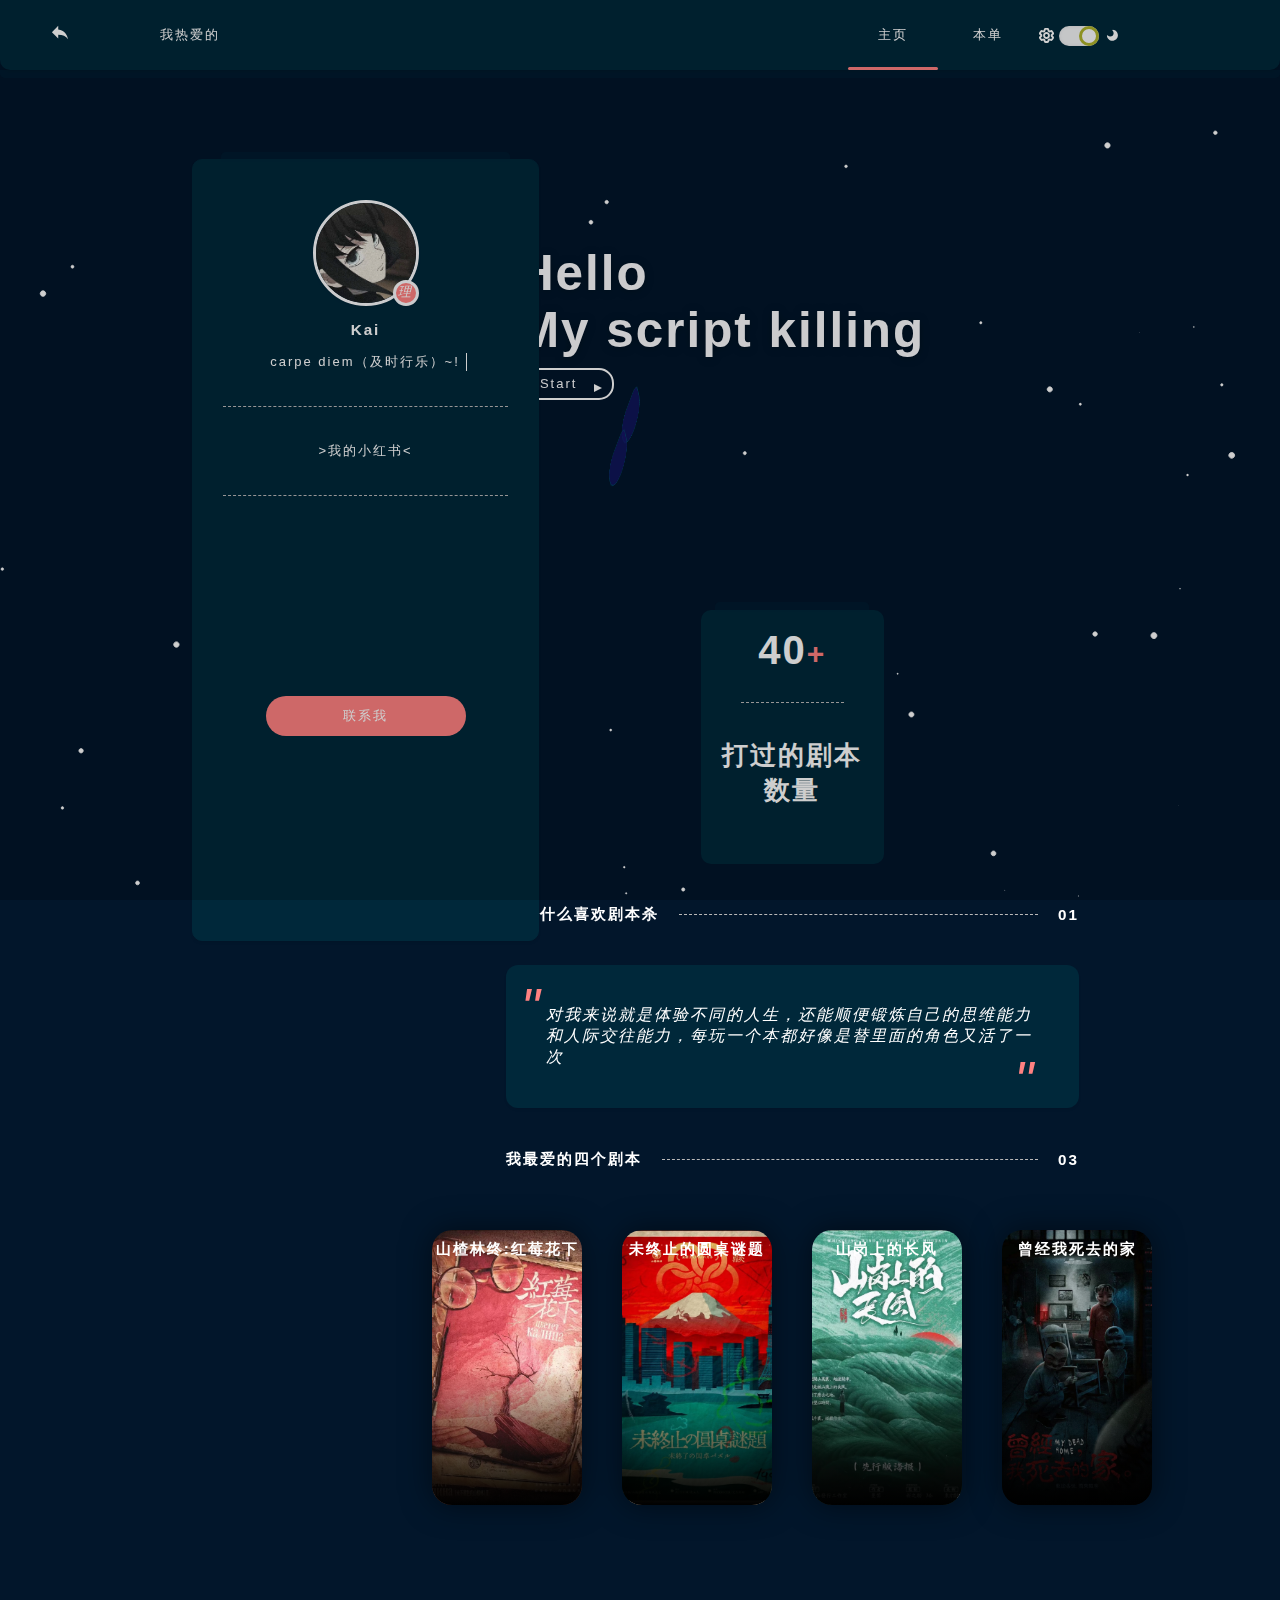
==== index.html @ 57e7c632 "1" ====
<!DOCTYPE html>
  
  <html lang="en" style="background-color:var(--bagColor);">

<head>
  <meta charset="UTF-8">
  <meta http-equiv="X-UA-Compatible" content="IE=edge">
  <meta name="viewport" content="width=device-width, initial-scale=1.0">
  <title>Kai/2023/9</title>
  <link rel="stylesheet" href="./css/base.css">
  <script src="./js/jq.js"></script>
  <link rel="stylesheet" href="./css/index1.css">

</head>

<body>

  <!-- <div class="music-wrap" id="musicwrap">
    <audio id="play1" controls>
      <source src="./img/music.mp3">
    </audio>
  </div> -->


  <canvas class="canvas-wrap" id="triangle-lost-in-space" resize="true"></canvas>

  <!-- loadding -->
  <div class="lodding-wrap">
    <div class="loadding-div"></div>
  </div>
  <!-- 遮罩层 -->
  <div class="zhezhao" id="zhezhao">
    <span class="close"><svg t="1649229755294" class="icon" viewBox="0 0 1024 1024" version="1.1"
        xmlns="http://www.w3.org/2000/svg" p-id="4692" width="32" height="32">
        <path
          d="M512 0C229.187368 0 0 229.187368 0 512 0 794.812632 229.187368 1024 512 1024 794.812632 1024 1024 794.812632 1024 512 1024 229.187368 794.812632 0 512 0ZM512 970.105263C259.368421 970.105263 53.894737 764.631579 53.894737 512 53.894737 259.368421 259.368421 53.894737 512 53.894737 764.631579 53.894737 970.105263 259.368421 970.105263 512 970.105263 764.631579 764.631579 970.105263 512 970.105263ZM550.130526 512 719.629474 342.366316C730.273684 331.856842 730.273684 314.88 719.629474 304.370526 709.12 293.726316 692.143158 293.726316 681.633684 304.370526L512 473.869474 342.366316 304.370526C331.856842 293.726316 314.88 293.726316 304.370526 304.370526 293.726316 314.88 293.726316 331.856842 304.370526 342.366316L473.869474 512 304.370526 681.633684C293.726316 692.143158 293.726316 709.12 304.370526 719.629474 309.625263 724.884211 316.496842 727.578947 323.368421 727.578947 330.24 727.578947 337.111579 724.884211 342.366316 719.629474L512 550.130526 681.633684 719.629474C686.888421 724.884211 693.76 727.578947 700.631579 727.578947 707.503158 727.578947 714.374737 724.884211 719.629474 719.629474 730.273684 709.12 730.273684 692.143158 719.629474 681.633684L550.130526 512Z"
          p-id="4693"></path>
      </svg></span>
    <div id="videoResume">
      <video id="videoResumeC" controls="" name="media">
        <source src="http://123.56.144.92/hualang/WhyDon'tWe.mp4" type="video/mp4">
      </video>
    </div>
  </div>

  <!-- 主要页面 -->
  <div class="box">

    <!-- 顶部栏 -->
    <div class="header borderafter">
      <!-- 返回按钮 -->
      <a style="position: absolute;left:50px;" href="javascript:history.back()">
        <svg t="1649246285004" class="icon" viewBox="0 0 1024 1024" version="1.1" xmlns="http://www.w3.org/2000/svg"
          p-id="3737" width="20" height="20">
          <path
            d="M98 468.9l322.8-322.8v184.4C743.6 376.7 881.9 607.3 928 837.8 812.7 676.4 651.3 602.6 420.8 602.6v189.1L98 468.9z"
            p-id="3738" fill="#254665"></path>
        </svg>
      </a>


      <div class="col">
        <span>我热爱的</span>
        <!-- 右边操作栏 -->

        <div class="header-right">
          <!-- 按钮 -->
          <div class="min_menu-wrap" id="minmenu">
            <span class="min_menu"></span>
          </div>
          <!-- 列表 -->
          <div class="menu_list">
            <!-- 栏目 -->
            <ul class="header-nav">
              <li class="active"><a href="./index.html">主页</a></li>
              <li><a href="./home.html">本单</a></li>
              <!-- <li><a href="./resume.html">经验</a></li>
              <li><a href="./contact.html">联系</a></li>
              <li><a href="./blog.html">博客</a></li>
              <li><a href="./live.html">其他</a></li> -->
            </ul>
            <!-- 开关灯 -->
            <span class="kaig-bottm">
              <svg t="1649159647627" class="icon" viewBox="0 0 1024 1024" version="1.1"
                xmlns="http://www.w3.org/2000/svg" p-id="2250" width="15" height="15">
                <path
                  d="M1008.535135 710.670332l-70.446388 116.386904a112.099975 112.099975 0 0 1-140.572857 43.829042l-69.422645-17.083729c-5.502624 3.1992-11.133217 6.3984-16.763809 9.341665l-18.299425 62.896276C687.335435 981.514621 639.4754 1023.744064 582.657604 1023.744064H441.764828c-56.817796 0-104.677831-42.293427-110.308423-97.703574l-18.299425-62.896276a422.166458 422.166458 0 0 1-16.827793-9.341665l-69.614597 17.083729a112.163959 112.163959 0 0 1-140.508873-43.893026L15.631361 710.542364a107.493127 107.493127 0 0 1 32.43989-144.731817L96.251206 518.910272a410.649338 410.649338 0 0 1 0-14.204448l-48.179955-46.836291a107.365159 107.365159 0 0 1-32.375906-144.731817l70.190452-116.450888a112.099975 112.099975 0 0 1 140.572857-43.893026l69.550612 17.083729c5.566608-3.1992 11.133217-6.3984 16.827794-9.341665l18.299425-62.896276C336.831061 42.229443 384.691096 0 441.508892 0H582.529636c56.817796 0 104.677831 42.293427 110.372407 97.63959l18.235441 62.704324c5.75856 3.007248 11.325169 6.142464 16.827793 9.341665l69.678581-17.083729a112.163959 112.163959 0 0 1 140.508873 43.893026l70.446388 116.514872a107.493127 107.493127 0 0 1-32.375906 144.731817l-48.179955 46.772307a414.616346 414.616346 0 0 1 0 14.204448l48.243939 46.836291c47.092227 31.928018 62.192452 94.952262 32.247938 145.115721z m-213.066733-142.23644l3.391152-31.032242a246.210447 246.210447 0 0 0 0-51.699076l-3.263184-30.904274 93.992502-91.305173-53.554612-88.553862-131.615096 32.311922-23.546113-16.059985a294.134466 294.134466 0 0 0-48.627844-26.809297l-27.513121-11.901025L568.453156 127.968008H455.649356L419.370426 252.736816l-27.705074 11.965009c-16.635841 7.166208-32.951762 16.187953-48.499875 26.745313l-23.610097 15.996001-131.487128-32.247938-53.36266 88.489878 94.056486 91.433141-3.263184 30.968258a247.874031 247.874031 0 0 0 0 51.699076l3.1992 30.904274-93.928518 91.369157 53.554612 88.489878 131.551112-32.311922 23.610097 16.059985c15.292177 10.429393 31.544114 19.451137 48.563859 26.809297l27.577106 11.965009L455.905292 895.776056h112.611848l36.342914-124.768808 27.64109-11.965009c16.699825-7.166208 32.951762-16.187953 48.563859-26.745313l23.546113-15.996001 131.423144 32.247938 53.68258-88.745814-94.184454-91.369157zM512.147232 615.846038c57.329668 0 103.846038-46.516371 103.974006-103.974006 0-57.329668-46.644339-103.974006-103.974006-103.974007S408.173225 454.542364 408.173225 511.872032 454.817564 615.846038 512.147232 615.846038z m0 127.968008c-127.968008 0-231.942014-103.910022-231.942015-231.942014 0-127.968008 103.910022-231.942014 231.942015-231.942015 127.968008 0 231.942014 103.910022 231.942014 232.133967A232.133967 232.133967 0 0 1 512.147232 743.814046z"
                  p-id="2251"></path>
              </svg>
              <!-- 开关按钮 -->
              <span class="my-radio active" id="myRadio">
                <i></i>
              </span>
              <svg t="1649159678284" class="icon" viewBox="0 0 1024 1024" version="1.1"
                xmlns="http://www.w3.org/2000/svg" p-id="3376" width="15" height="15">
                <path
                  d="M505.4 878.6c-196.7 0-358-150.9-374.9-343.1 1-18.6 16.1-33.4 34.9-33.4 10.8 0 20.5 4.8 26.9 12.4 0.2 0.3 0.5 0.1 0.5-0.7 41.6 44.2 100.5 71.9 166.1 71.9 127.1 0 230.1-103 230.1-230.1 0-66.1-28-125.1-72.6-166.8 0.1-0.1 0.5-0.1 0.3-0.3-7-6.5-11.4-15.7-11.4-26.1 0-19 14.9-34.1 33.7-35.3 192.1 17.1 342.9 178.3 342.9 375 0 208-168.5 376.5-376.5 376.5z"
                  p-id="3377"></path>
              </svg>
            </span>
          </div>
        </div>
      </div>
    </div>

    <!-- 顶部导航 -->
    <div class="navigation">
      <div class="nav-titleBox co zz">
        <!-- 占位符 -->
        <div class="co-left"></div>

        <!-- 标题 -->
        <div class="co-right ">
          <span class="titleBox-tag"></span>
          <h1>
            Hello<br>
            My script killing
          </h1>
          <a class="buttom navbtn" href="#next-one">Start
          </a>
        </div>
      </div>
    </div>




    <!-- 主要内容 -->
    <div class="container content zz">

      <!-- 占位符 -->
      <div class="co-left">
        <!-- 简历吸盘 -->
        <div class="me-card carbox borderbefore" id="mycard">
          <div class="mecar-title">
            <div class="me-image">
              <span class="status">
                <i>理想主义者</i>
              </span>
              <img src="/img/微信图片_20230908050626.jpg" alt="">
            </div>
            <h3>Kai</h3>
            <p class="me-hover">
              <span>carpe diem（及时行乐）~!</span>
            </p>
          </div>
          <div class="borderbotm"></div>
          <!-- <div class="lianxi-list">
            <a title="wx:w1457321681">
              <svg t="1649145899448" class="icon" viewBox="0 0 1024 1024" version="1.1"
                xmlns="http://www.w3.org/2000/svg" p-id="14861" width="15" height="15">
                <path
                  d="M506.942 345.921c25.259 0 42.134-16.916 42.134-42.107 0-25.477-16.848-41.956-42.134-41.956-25.299 0-50.668 16.48-50.668 41.956 0.028 25.204 25.409 42.107 50.668 42.107l0 0zM506.942 345.921zM271.257 261.857c-25.259 0-50.79 16.48-50.79 41.956 0 25.19 25.532 42.107 50.79 42.107 25.163 0 42.012-16.916 42.012-42.107-0.014-25.477-16.834-41.956-42.012-41.956l0 0zM271.257 261.857zM1010.654 615.492c0-133.202-123.563-246.702-275.237-258.512 0.205-1.652 0.301-3.373-0.068-5.092-30.406-141.79-182.886-248.695-354.7-248.695-194.15 0-352.119 135.387-352.119 301.793 0 89.279 45.574 169.725 131.946 233.158l-30.106 90.508c-1.939 5.885-0.177 12.37 4.506 16.452 2.853 2.458 6.445 3.741 10.076 3.741 2.335 0 4.697-0.546 6.867-1.625l113.036-56.565 13.926 2.827c34.802 7.154 64.853 13.353 101.868 13.353 10.895 0 40.878-3.987 43.404-7.182 40.755 101.99 153.094 175.61 285.273 175.61 33.86 0 68.13-8.164 98.891-15.866l87.136 47.636c2.307 1.257 4.847 1.911 7.359 1.911 3.441 0 6.881-1.161 9.639-3.413 4.847-3.932 6.841-10.404 5.038-16.33l-22.255-74.001c74.602-58.955 115.521-129.488 115.521-199.708l0 0zM409.798 665.75c-9.626 0.833-19.388 1.243-29.082 1.243-32.686 0-60.334-5.652-92.31-12.26l-18.582-3.755c-3.195-0.683-6.567-0.245-9.503 1.269l-81.687 40.892 21.231-63.775c2.076-6.24-0.205-13.053-5.57-16.821-82.07-57.207-123.659-126.894-123.659-207.093 0-144.179 139.087-261.516 310.067-261.516 151.142 0 284.959 91.955 312.579 214.261-158.475 2.076-286.706 113.487-286.706 250.32 0 19.893 3.018 39.171 8.11 57.767-1.542-0.382-3.168-0.683-4.887-0.532l0 0zM860.371 788.699c-4.875 3.673-6.935 10.007-5.188 15.852l13.804 45.903-56.647-30.993c-2.157-1.188-4.588-1.803-7.004-1.803-1.188 0-2.389 0.15-3.564 0.464-30.379 7.674-61.822 15.593-92.433 15.593-142.186 0-257.857-97.717-257.857-217.811 0-120.095 115.658-217.771 257.857-217.771 139.469 0 257.325 99.724 257.325 217.771 0 59.87-37.738 121.255-106.291 172.797l0 0zM868.181 797.178zM616.454 506.006c-16.848 0-33.696 16.971-33.696 33.792 0 16.944 16.848 33.669 33.696 33.669 25.313 0 42.038-16.725 42.038-33.669 0-16.848-16.725-33.792-42.038-33.792l0 0zM616.454 506.006zM801.58 506.006c-16.603 0-33.451 16.971-33.451 33.792 0 16.944 16.848 33.669 33.451 33.669 25.231 0 42.257-16.725 42.257-33.669 0-16.848-16.998-33.792-42.257-33.792l0 0zM801.58 506.006z"
                  p-id="14862"></path>
              </svg>
            </a>
            <a title="github:wttAndroid" href="https://gitee.com/wttAndroid">
              <svg t="1649145950732" class="icon" viewBox="0 0 1024 1024" version="1.1"
                xmlns="http://www.w3.org/2000/svg" p-id="16367" width="15" height="15">
                <path
                  d="M695.765333 981.333333h-276.053333c-26.794667 0-47.317333-21.077333-47.317333-48.64V739.84c0-29.184 6.314667-56.746667 17.365333-81.066667-129.365333-48.64-214.528-150.784-214.528-264.277333 0-53.504 17.365333-103.765333 50.474667-147.498667-12.629333-42.154667-15.786667-95.658667-12.629334-157.269333C216.234667 62.122667 236.8 42.666667 261.973333 42.666667c14.208 0 134.101333 1.621333 203.52 64.853333a504.448 504.448 0 0 1 184.533334 0C717.866667 44.288 837.717333 42.666667 853.504 42.666667c25.216 0 45.738667 19.456 47.317333 45.397333 4.693333 61.610667 0 115.114667-12.629333 157.269333C921.301333 290.688 938.666667 340.906667 938.666667 392.832c0 113.493333-85.162667 215.637333-214.528 264.277333a207.786667 207.786667 0 0 1 17.365333 81.066667v192.896c1.578667 27.562667-20.48 50.261333-45.738667 50.261333z m-228.693333-97.28h181.333333V739.84c0-27.562667-12.586667-53.504-33.109333-71.338667-14.165333-11.349333-20.48-30.805333-15.786667-50.261333 4.778667-17.834667 18.944-32.426667 36.309334-35.669333 123.050667-24.32 208.213333-102.144 208.213333-189.696 0-47.018667-25.258667-82.688-45.738667-105.386667-14.208-14.549333-17.365333-35.626667-7.893333-55.082667 6.314667-12.970667 15.786667-40.533333 15.786667-89.173333-39.466667 6.485333-85.205333 19.456-102.528 45.397333-11.093333 16.213333-31.573333 24.32-50.474667 19.456a393.045333 393.045333 0 0 0-194.005333 0c-18.944 4.864-37.888-3.242667-50.474667-19.456-17.365333-25.941333-63.146667-38.912-102.528-45.397333 1.578667 48.64 9.429333 76.202667 15.786667 89.173333 7.850667 17.834667 4.693333 40.533333-7.936 55.082667-20.48 22.698667-45.738667 58.368-45.738667 105.386667 0 87.552 85.205333 163.754667 208.213333 189.696 17.365333 3.242667 31.573333 17.834667 36.266667 35.669333 4.736 17.834667-1.578667 37.290667-15.786667 50.261333a95.104 95.104 0 0 0-33.109333 71.296v144.298667h3.157333z"
                  fill="#172B4D" p-id="16368"></path>
                <path
                  d="M403.968 788.394667c-212.949333 0-309.162667-194.56-313.898667-202.666667-11.050667-24.32-1.578667-53.461333 20.48-64.810667 23.68-11.349333 52.053333-1.621333 63.146667 21.077334 3.114667 6.485333 80.426667 157.269333 241.28 149.162666 26.837333-1.621333 48.896 19.456 48.896 46.976 1.578667 27.562667-18.901333 50.261333-45.738667 50.261334h-14.165333z"
                  fill="#172B4D" p-id="16369"></path>
              </svg>
            </a>
            <a title="email:1457321681@qq.com" href="Mailto:1457321681@qq.com?Subject=邮箱标题&amp;Body=邮箱内容！">
              <svg t="1649145973361" class="icon" viewBox="0 0 1024 1024" version="1.1"
                xmlns="http://www.w3.org/2000/svg" p-id="17271" width="15" height="15">
                <path
                  d="M983.899806 785.385782V224.886223h0.180631l-0.180631-4.696419c-0.180632-5.238314-0.722526-10.476627-1.806315-15.714941-2.890104-25.469042-21.675781-44.977245-45.519139-47.686717H122.287529c-11.741048 0-23.482096 1.625684-34.861881 5.238314-30.346093 10.295996-50.757453 40.100194-50.576821 74.058917v534.849885c-0.361263 21.314518 5.780208 42.087141 17.701887 59.789028l0.361263 0.722526 5.418946 3.973893c18.243782 21.856412 44.977245 34.319986 73.517022 34.500618H904.421944c37.751984 0 70.265655-27.094726 79.477862-66.291763l0.180631-0.541894c0.361263-5.96084 0.361263-11.741048-0.180631-17.701888zM390.16405 547.494091l55.453872 49.854295 43.893456 40.100194c5.418945 5.96084 13.005468 9.57347 21.133886 9.57347 7.947786 0 15.534309-3.431999 21.133886-9.57347l101.153642-91.941436 272.753572 263.721997H126.622685L390.16405 547.494091z m120.119951 30.346092L111.449638 216.03528H115.604163c214.409596-0.903158 703.559711-2.890104 793.875463-0.361263l-399.195625 362.166166z m165.458458-69.72376l251.619686-227.956959v474.518963L675.742459 508.116423z m-328.568707 0.180631L93.205856 760.278003V278.895043l253.967896 229.402011z"
                  p-id="17272"></path>
              </svg>
            </a>
            <a title="QQ:1457321681">
              <svg t="1649146096754" class="icon" viewBox="0 0 1024 1024" version="1.1"
                xmlns="http://www.w3.org/2000/svg" p-id="18277" width="15" height="15">
                <path
                  d="M537.576602 0c345.434577 0 362.285044 329.787714 362.285044 329.787714 52.356809 69.207276 24.072096 131.794725 24.072096 131.794725 168.504671 264.793055 59.578437 341.22196 29.488318 346.638181-29.488318 5.416222-58.374833-32.49733-58.374833-32.49733s-9.628838 37.913551-33.700934 58.374833c87.86315 40.922563 72.216288 92.075767 72.216288 92.075767s-18.655874 154.061414-383.94993 56.569425l-31.293725-5.416222c-350.248996 126.378504-393.578768-43.931575-393.578768-43.931575s-14.443258-71.012683 53.560413-97.491989c-39.718958-24.072096-53.560413-75.2253-53.560413-75.2253s-35.506341 57.77303-81.845126 36.709946C-3.443754 775.723291-31.728467 587.359141 143.997834 451.351799c0 0-25.275701-80.641521 32.49733-128.785713C176.495163 322.566085 192.142025 0 537.576602 0L537.576602 0 537.576602 0zM230.055576 341.22196C153.626672 406.216619 204.779876 471.211278 204.779876 471.211278 36.275204 574.72129 66.365324 742.022357 66.365324 742.022357s27.081108-13.239653 45.736982-52.356809c19.257677-39.117156 48.745994 6.619826 48.745994 6.619826s18.655874 89.066755 74.623497 123.971294c56.569425 34.904539-2.40721 57.171228-2.40721 57.171228s-61.985647 0.601802-56.569425 43.329773c5.416222 42.126168 205.81642 95.084779 325.575097 1.203605l63.791054 8.425234c209.427235 72.81809 312.937247 4.814419 319.557073-8.425234 6.619826-13.239653-31.895527-38.515353-67.401869-53.560413-35.506341-15.04506-44.533377-30.691922-13.239653-51.153204 31.293725-21.063084 43.931575-62.587449 61.985647-105.31542 18.054072-42.72797 45.736982-21.664886 49.347797-9.628838 3.610814 12.036048 29.488318 52.356809 29.488318 52.356809s68.003671-72.216288-73.419893-285.856139c0 0 30.691922-63.791054-21.063084-116.147863 0 0-12.63785-300.299397-320.158876-300.299397C224.639355 52.356809 230.055576 341.22196 230.055576 341.22196L230.055576 341.22196 230.055576 341.22196z"
                  p-id="18278"></path>
              </svg>
            </a> -->
          <!-- </div> -->
          <div>
            <a href="https://www.xiaohongshu.com/user/profile/62f9c75d000000001e01f908?xhsshare=CopyLink&appuid=62f9c75d000000001e01f908&apptime=1694133752">>我的小红书<</a>
          </div>
          <div class="borderbotm"></div>
          <div class="buttom-box ">
            <div style="margin-top:200px;"></div>
            <a class="button" href="https://qm.qq.com/q/ezGAD3QpCS">联系我</a>
          </div>
        </div>
      </div>
      <!-- 右边 -->
      <div class="co-right" id="next-one">
        <!-- 完成项目 -->
        <div class="content-li li1">
          <div class="li1-box borderbefore">
            <span style="font-size: 40px;">40</span><span class="tag" style="font-size:30px ;">+</span>
            <div class="borderbotm"></div>
            <h1>打过的剧本数量</p>
          </div>
        </div>
        <!-- 我的故事 -->
        <div class="content-li li2">
          <h3>
            <span>我为什么喜欢剧本杀</span>
            <div class="borderbotm"></div>
            <span>01</span>
          </h3>
          <div class="carbox li2-box">
            <blockquote>
              对我来说就是体验不同的人生，还能顺便锻炼自己的思维能力和人际交往能力，每玩一个本都好像是替里面的角色又活了一次
            </blockquote>
          </div>
        </div>
        <div class="content-li li4">
          <h3>
            <span>我最爱的四个剧本</span>
            <div class="borderbotm"></div>
            <span>03</span>
          </h3>
          <div class="cardbox" >
            
          <div class="card">
            <div class="photo">
              <img src="/img/红莓花下.jpg" alt="">
            </div>
            <h1>山楂林终:红莓花下</h1>
          </div>
          
          <div class="card">
            <div class="photo">
              <img src="/img/未终止的圆桌谜题.jpg" alt="">
            </div>
            <h1>未终止的圆桌谜题</h1>
          </div>
          <div class="card">
            <div class="photo">
              <img src="/img/山岗上的长风.jpg" alt="">
            </div>
            <h1>山岗上的长风</h1>

          </div>
          <div class="card">

            <div class="photo">
              <img src="/img/曾经我死去的家.jpg" alt="">
            </div>
            <h1>曾经我死去的家</h1>

          </div>
        </div>
        <p style="padding-left: 70px;"></p>

          <!-- <div class="li4-box">
            <div class="carbox">
              <h4>山楂林终：红莓花下</h4>
              <p>
                UI排版<br>
                响应式页面<br>
                静态页面、动画效果<br>
              </p>
              <a>ORDER NOW</a>
            </div>
            <div class="carbox carbox1">
              <h4>网页制作</h4>
              <p>
                HTML、JS、css、scss<br>
                JS交互<br>
                AJAX数据渲染<br>
              </p>
              <a>ORDER NOW</a>
            </div>
            <div class="carbox">
             
              <h4>前端</h4>
              <p>
                vue框架<br>
                UI框架<br>
                uniapp小程序
              </p>
              <a>ORDER NOW</a>
            </div>
            <div class="carbox">
             
              <h4>后端</h4>
              <p>
                nodjes+express+mysql<br>
                koa<br>
                socket<br>
              </p>
              <a>ORDER NOW</a>
            </div>
          </div>
        </div> -->

      </div>
      <div class="left">
      </div>

    </div>

</body>
<script type="text/javascript" src="./js/paper-full.min.js"></script>
<script type="text/javascript" src="./js/canvas.js"></script>
<script src="./js/base.js"></script>
<script src="./js/index1.js"></script>


</html>
---- css/base.css ----
:root {
 /* 默认背景色 */
--backColor:#fff;
--borderline:#00283a;
 /* 卡片 */
--headerCOlor:#00283A;
 /* 卡片 */
--headerhover:rgb(0, 40, 58,.8);

  /* 默认字体颜色 */
--headerFont:#fff;
  /* 反差色 */
--fontColor:#00283A;
--mainColor:#ff8181;
--bagColor:#02162b;
}

.content-li svg path,.buttom svg path{
  fill:#fff;
}
svg{
  vertical-align: middle;
}
svg path{
  fill: var(--headerFont);
}

/* 遮罩 */
.zhezhao{
  position: fixed;
  left: 0px;
  right: 0px;
  bottom: 0px;
  top: 0px;
  background-color: rgba(0, 0, 0, .7);
  z-index: 9;
  display: none;
}
.zhezhao.active{
  display: block;
}
.zhezhao .close{
  position: absolute;
  right: 20%;
  top:  10%;
}
.close path{
  fill: #FCFCFE;
}
#videoResume{
  position: absolute;
  left: 50%;
  top:  50%;
  transform: translate(-50%,-50%);
}
#videoResumeC{
  width: 100%;
}


body,
html {
  position: relative;
  margin: 0px;
  width: 100%;
  padding: 0px;
  font-size: 13px;
  letter-spacing: 2px;
  transition: .4s ease-in-out;
  font-weight: 400;
  font-family: -apple-system, BlinkMacSystemFont, "Segoe UI", Roboto, "Helvetica Neue", Arial, "Noto Sans", sans-serif, "Apple Color Emoji", "Segoe UI Emoji", "Segoe UI Symbol", "Noto Color Emoji";
  
  color: var(--headerFont);
  /* background-color:var(--bagColor); */
}
a{
   transition: color .6s ease-in-out;
   text-decoration: none;
   color: inherit;
}
a:hover {
  color: var(--mainColor);
}


.carbox {
  background-color: var(--headerCOlor);
  border-radius: 12px;
  box-shadow: 0 2px 4px -2px rgb(0 0 0 / 15%);
}

ul {
  list-style: none;
  margin: 0px;
  padding: 0px;
}

ul>li {
  display: inline-block;
}
img {
  width: 100%;
  height: 100%;
  vertical-align: middle;
}
.copybottm {
  /* padding: 30px 20px; */
  height: 60px;
  color: #7B7B7D;
  font-size: 10px;
  font-weight: 700;
  letter-spacing: 2px;
  transition: .4s ease-in-out;
  text-transform: uppercase;
}

 /* 顶部栏目 */
.header {
  position: fixed;
  z-index: 2;
  top: 0px;
  width: 100%;
  height: 70px;
  line-height: 70px;
  background-color: var(--headerCOlor);
  border-radius: 0% 0% 10px 10px;
  box-shadow: 0 2px 4px 0 rgb(0 0 0 / 15%);
}

/* 下面的装饰 */
.borderafter::after{
  content: '';
  position: absolute;
  top: 70px;
  left: 0px;
  right: 0px;
  height: 8px;
  /* background-color: #00283A; */
  background-color: var(--borderline);
  border-radius: 0% 0% 5px 5px;
  opacity: .3;
}

/* 上面的装饰 */
.borderbefore::before{
  content: '';
  position: absolute;
  top: -8px;
  left: 8%;
  right: 8%;
  height: 10px;
  background-color: var(--borderline);
  border-radius: 5px 5px 0% 0%;
  opacity: .3;
}

.col {
  width: 75%;
  margin: 0 auto;
  /* border: 1px solid red; */
}

.header>div {
  display: flex;
  justify-content: space-between;
}

/* 开灯 */
.kaig-bottm img {
  width: 15px;
  height: 15px;
}
.kaig-bottm .my-radio{
  position: relative;
  display: inline-block;
  height: 20px;
  width: 40px;
  vertical-align: middle;
  background: #F4F5F7;
  border-radius: 2em;
  box-shadow: inset 0 0 4px -1px rgb(0 0 0 / 15%);
  transition: .4s ease-in-out;
  cursor: pointer;
}

.kaig-bottm .my-radio.active>i{
  right: 0px;
  left: auto;
}
.kaig-bottm .my-radio>i{
  position: absolute;
  left: 0px;
  top: 0px;
  bottom: 0px;
  display: inline-block;
  width: 35%;
  border: solid 3px #AFB42B;
  border-radius: 50%;
  background: #FCFCFE;
  transition: all .2s ease;
}

/* 顶部导航栏 */
.header-nav {
  display: inline-block;
}

.header-nav>li.active::after {
  content: '';
  display: inline-block;
  position: absolute;
  bottom: 0;
  left: 0px;
  right: 0px;
  border-radius: 10px;
  height: 3px;
  background-color: var(--mainColor);
  transition: .4s ease-in-out;
}

.header-nav>li {
  padding: 0 30px;
  position: relative;
  transition: color .6s ease-in-out;
  box-sizing: border-box;
}

.header-nav>li:hover {
  color: var(--mainColor);
}



/* 导航 */ 
/* 黑色主题背景 */
.navigation.active{ 
  background-image: url("../img/back/aitx6-0og08.webp") !important;
  
}
/* 默认主题 */
.navigation {
  margin: 0px auto 0;
  width: 95%;
  background-color: transparent;
  height: 600px;
  border-radius: 20px;
  background-image: url("../img/back/a58cbbffd2aa49c1b1e99990be912f30.jpg");
  background-attachment: fixed;
  background-size: 100%;
  background-repeat: no-repeat;
  overflow: hidden;
  color: #fff;
}

/* 顶部导航 */
.navigation .titleBox-tag {
  text-transform: uppercase;
}

.navigation h1 {
  margin: 10px 0;
  font-size: 3.8rem;
  color: #fcfcfe;
  text-shadow: 0 1px 10px rgb(0 0 0 / 30%);
}
.navigation .buttom:hover{
  transform: scale(1.1);
  color: #fff;
}
.navigation>.nav-titleBox {
  margin-top: 18rem;
}

.nav-titleBox .buttom {
  display: inline-block;
  height: 28px;
  line-height: 28px;
  padding: 0px 35px 0 20px;
  border: 2px solid white;
  border-radius: 15px;
  cursor: pointer;
  transition: transform .3s ease;
  color: #fcfcfe;
  position: relative;
}
.nav-titleBox .buttom::after{
  position: absolute;
  right: 10px;
  top: 50%;
  content: '';
  width: 0px;
  height: 0px;
  border-top: 4px solid transparent;
  border-left: 8px solid #fff;
  border-bottom: 4px solid transparent;
  animation: bmove 1s infinite;
}
@keyframes bmove {
  0%{
    opacity: 1;
    transform: translateX(-8px) translateY(-50%);
  }
  100%{
    opacity: 0;
    transform: translateX(5px) translateY(-50%);
  }
}


/* 内容 */

.co-left {
  width:35%;
  display: inline-block;
  height: 50px;
}

.co-right {
  width: 64%;
  display: inline-block;
  /* background-color: #45454566; */
  min-height: 50px;
}
.co{
  width: 70%;
  margin: 0 auto;
}

.content {
  position: relative;
  top: -90px;
  min-height: 1000px;
  width: 70%;
  margin: 0 auto;
  display: flex;
  /* background-color: rgba(10, 15, 20, 0.2); */
}


/* 左半部分 */


.scroll{
  position: fixed !important;
  top: 49%;
}
.content .me-card {
  width: fit-content;
  min-width: 285px;
  transform: translateY(-351px);
  height: 780px;
  /* backgrounbad-color: var(--headerCOlor); */
  border-radius: 10px;
  text-align: center;
  border: 1px solid var(--headerCOlor);
  padding: 0px 30px;
}


/* 左边吸盘 */
.mecar-title {
  margin-top: 40px;
}


.me-hover span{
  margin: 0 auto;
  display: block;
  font: 14px ;
  border-right: .08em solid;
  /* 个数*2ch */
  width: 28ch; 
  white-space: nowrap;
  overflow: hidden;
  animation: typing 3s steps(28,end), blink-caret .3s step-end infinite alternate;
}


@keyframes typing {
  from {
    width: 0;
  }
}
@keyframes blink-caret {
  50%{
    border-color: transparent;
  }
}


/* 虚线 */
.content .borderbotm {
  /* border-style: dashed; */
  border-bottom: 1px dashed rgb(187, 185, 185);
  height: 0px;
  margin: 35px 0;
}

.mecar-title .me-image {
  position: relative;
  display: inline-block;
}
.me-image>img{
  width: 100px;
  height: 100px;
  border: solid 3px #FCFCFE;
  border-radius: 50%;
  box-shadow: 0 2px 4px -2px rgb(0 0 0 / 15%);
}
.mecar-title .me-image>.status{
    height: 20px;
    width: 20px;
     box-shadow: 0 2px 4px -2px rgb(0 0 0 / 15%);
    border-radius: 50%;
    position: absolute;
    border: solid 3px #FCFCFE;
    right: 0px;
    bottom: 0px;
    background-color: var(--mainColor);
    overflow: hidden;
    color: #fff;
    transition: width .2s ease-in-out, visible .2s ease-in-out;
}
.mecar-title .me-image:hover .status{
  width: 100px;
  border-radius: 20px;
}
.mecar-title .me-image:hover .status i {
  width: 0%;
  visibility: hidden;
}
.mecar-title .me-image:hover .status i {
  width: 100%;
  visibility: visible;
}

.mecar-bottm>div {
  display: flex;
  justify-content: space-between;
  height: 25px;
  line-height: 25px;
}

.mecar-bottm .mecarbottm-key {
  font-weight: 500;
}

.mecar-bottm .mecarbottm-value {
  font-weight: 500;
  color: #747474;
}
.me-card .lianxi-list svg{
  margin: 0 5px;
 
}
.me-card .lianxi-list a svg path{
  transition: .2s ease-in-out;
}
.me-card .lianxi-list a:hover svg path{
  fill: var(--mainColor);
}
.me-card .lianxi-list a{
 display: inline-block;
}
.me-card .buttom-box .button{
  display: block;
  margin: 0 auto;
  border: none;
  height: 40px;
  line-height: 40px;
  width: 200px;
 
  color: var(--headerFont);
  border-radius: 50px;
  background: linear-gradient(-45deg, var(--mainColor) 50%, #fff 60%, var(--mainColor) 70%);
  background-size: 600% 100%;
  animation: shine 5s infinite;
}
@keyframes shine {
  0% {
    background-position-x: 100%;
  }
  50% {
    background-position-x: 0%;
  }
  100% {
    background-position-x: -100%;
  }
}


/* g公共 */
.content-li>h3 {
  display: flex;
  align-items: center;
  color: var(--headerFont);
}

.content-li .borderbotm {
  flex: 1;
  margin-left: 20px;
  margin-right: 20px;
}


/* 加载小蝴蝶 */
.lodding-wrap{
  position: fixed;
  left: 0px;
  right: 0px;
  bottom: 0px;
  top: 0px;
  background-color: rgba(0, 0, 0, 0.95);
  z-index: 9;
  opacity: 1;
}

.loadding-div{
  left: 50%;
  top: 50%;
  position: relative;
  width: 100px;
  height: 100px;
  transform: rotateZ(-13deg) translate(-50%,-50%); 
  animation: insect-fly 0.3333333333s infinite alternate cubic-bezier(.45,-0.43,.63,1.94);
}

.loadding-div::after,.loadding-div::before{
  content: '';
  position: absolute;
  width: 50px;
  height: 50px;
  border: 1px solid #00c7ff;
  transform: rotateX(60deg) rotateY(-60deg);
  background-color: rgba(81, 0, 255, 0.723);
  border-radius: 40% 20% 50% 50%;
  animation: wings 0.333s infinite cubic-bezier(0.6, 0, 0.4, 1) alternate;
}
.loadding-div::after{
  transform-origin: right center;
  left: 0;
}

.loadding-div::before{
  right: 0;
  transform-origin: left center;
  animation-direction: alternate-reverse;
}

@keyframes insect-fly {
  from {
    margin-top: -0.3em;
  }
  to {
    margin-top: 0.3em;
  }
}
@keyframes wings {
  from{
    transform: rotateX(60deg) rotateY(-60deg);
  }
  to{
    transform: rotateX(60deg) rotateY(60deg);
  }
}

/* 雪花 */
.canvas-wrap{
  position: fixed;
  top: 100px;
  bottom: 0px;
  z-index: 1;
  left: 0;
  right: 0;
}


/* 置顶层 */
.zz{
  position: relative;
  z-index: 1;
}


/* 公共的按钮样式 */
.buttonsty{
  cursor: pointer;
  transition: .4s ease-in-out;
}
.buttonsty:hover{
  transform: scale(1.03);
}



/* 适配 */

/* @media screen and (min-width:1000px) and (max-width:1200px) {
  .content .me-card{
    min-width: auto;
  }
}



@media screen and ( max-width:1000px) {
  .content{
    display: block;
  }
  .content .me-card{
    min-width: auto;
  }
    

  .header-right{
    display: none;
  }
  .nav-titleBox{
    display: none;
  }
  .co-right{
    display: none;
  }
} */


/* 播放器 */
 .music-wrap{
  position: fixed;
  right: -14%;
  bottom: 30px;
  z-index: 2;
  transition: right .3s ease;
}
.music-wrap:hover{
  right: 0%;
}
/*
.music-wrap.paused .music-box{
  animation-play-state:paused;
}
.music-wrap .music-box{
  animation:fadenum 5s linear infinite;
}
.music-wrap .music-box{
  background-image: url(../img/bg2.jpg);
  background-size: 100% 100%;
  transform-origin: center center;
  width:80px;
  height:80px;
  background-color:pink;
  border-radius: 50%;
}
@keyframes fadenum{
  0%{transform:rotate(0deg);}
  100%{transform:rotate(360deg);}
}

.music-wrap .star{
  display: inline-block;
  width: 0;
  height: 0;
  border-top: 10px solid #fff;
  border-bottom: 10px solid #fff;
  border-left: 20px solid #fff;
  z-index: 1;
  position: absolute;
  top: 50%;
  left: 50%;
  transform: translate(-50%,-50%);
}

.music-wrap.paused .star{
  border-top: 10px solid transparent;
  border-bottom: 10px solid transparent;
  border-left: 20px solid #fff;
} */



 .min_menu{
  display: none;
  height: 2px;
  width: 15px;
  background-color: var(--headerFont);
  border-radius: 2px;
  position: relative;
  transition: .4s ease-in-out;
}
.min_menu::after{
  content: "";
  top: -5px;
  position: absolute;
  background-color: inherit;
  transition: .4s ease-in-out;
  display: block;
  width: 15px;
  height: 2px;
  border-radius: 2px;
}

.min_menu::before{
  content: "";
  bottom: -5px;
  position: absolute;
  background-color: inherit;
  transition: .4s ease-in-out;
  display: block;
  width: 15px;
  height: 2px;
  border-radius: 2px;
  
}
.min_menu-wrap{
  min-width: 50px;
}
.min_menu-wrap.active .min_menu{
  transform: rotate(45deg);
}
.min_menu-wrap.active .min_menu::after{
  transform: translate(0,5px) rotate(-90deg);
}
.min_menu-wrap.active .min_menu::before{
  transform: translate(0,-5px) rotate(-90deg);
}


  /* 手机*/
  @media screen and (max-width: 950px) {
    .col>span{
      visibility: hidden;
    }
    .content .me-card{
      min-width: auto;
    }
    .co-left{
      position: relative;
      width: auto;
      display: block;
      height: auto;
    }
    .co-right{
      width: 100%;
    }
    .content{
      display: block;
    }
    .content .me-card{
      width:auto;
      transform: translateY(-20px);
    }
    .scroll{
      position:relative !important;
    }

    
    .min_menu{
      display: inline-block;
    }
    /* .header .header-right{
      display:none;
    } */
    .co-left{
      display: none;
    }
    .co-right{
      width: 100%;
    }

  
    .header-right .min_menu-wrap{
      text-align: center;
    }
    .header-right .header-nav>li{
      display: block;
    }
    .header-right .kaig-bottm{
      display: block;
    }

    .menu_list{
      pointer-events: none;
      position: absolute;
      left: 0;
      right: 0;
      text-align: center;
      opacity: 0;
      background-color: var(--headerhover);
      transform: translateY(10px);
      transition: .1s ease-in-out;
    }

    .menu_list.active{
      opacity: 1;
      pointer-events: all;
      transform: translateY(0px);
    }

    .navigation>.nav-titleBox {
      margin-top: 10rem;
    }
  }

/* 平板 */
 @media screen and (max-width:1200px){
  .navigation{
    text-align: center;
    background-size: 100% 100%;
  }
 
  .co-left{
    position: relative;
    width: auto;
    display: block;
    height: auto;
  }
  .co-right{
    width: 100%;
  }
  .content{
    display: block;
  }
  .content .me-card{
    width:auto;
    transform: translateY(-20px);
  }
  .scroll{
    position:relative !important;
  }
}
---- css/index1.css ----
/* 正文 */
 .content-li.li1 {
  display: flex;
  justify-content: center;
  margin-top: 100px;
}

/* .li1-box::after {
  content: '';
  position: absolute;
  top: -8px;
  left: 8%;
  right: 8%;
  height: 10px;
  background-color: var(--backColor);
  border-radius: 5px 5px 0% 0%;
  opacity: .3;

} */

.content-li.li1>.li1-box {
  position: relative;
  flex: 0 0 32%;
  background-color: var(--headerCOlor);
  min-height: 200px;
  text-align: center;
  border-radius: 10px;
  padding: 30px 20px;
  box-sizing: border-box;

}

.li1-box>span {
  /* margin-top: 25px; */
  font-size: 24px;
  font-weight: 900;
  color: var(--headerFont);
  line-height: 20px;
  display: inline-block;
}

.li1-box>span.tag{
  color: var(--mainColor);
  font-size: 18px;
}

.li1-box>p {
  /* text-transform: uppercase; */
  font-size: 11px;
  font-weight: 700;
  letter-spacing: 2px;
  color: var(--headerFont);
  transition: .4s ease-in-out;
  margin: 0px;
}

/* 公共 */
.content-li>h3 {
  display: flex;
  align-items: center;
  color: var(--headerFont);
}

.content-li .borderbotm {
  flex: 1;
  margin-left: 20px;
  margin-right: 20px;
}

/* 第二块 */

.li2-box {
  /* width: 100%; */
  min-height: 50px;
  padding: 40px;
  box-shadow: 0 2px 4px -2px rgb(0 0 0 / 15%);
}

.li2-box blockquote::after {
  margin: 0;
  width: 50px;
  color: var(--mainColor);
  line-height: 55px;
  content: '"';
  position: absolute;
  bottom: -40px;
  right: -25px;
  font-size: 54px;
}

.li2-box blockquote::before {
  margin: 0;
  color: var(--mainColor);
  width: 50px;
  line-height: 55px;
  content: '"';
  position: absolute;
  top: -25px;
  left: -25px;
  font-size: 54px;
}

.li2-box blockquote {
  position: relative;
  padding: 0;
  margin: 0;
  display: block;
  color: var(--headerFont);
  font-style: italic;
  font-size: 16px;
  font-weight: 500;
}

/* card卡片 */
.cardbox{
  display: flex;
  /* height: 800px; */
  justify-content: center;
  align-items: center;
}
.card {
  position: relative;
  width: 150px;
  height: 275px;
  margin: 20px;
border-radius: 20px;
overflow: hidden;
display: flex;
flex-direction: column;
align-items: center;
color: #fff;
box-shadow: 0 0 30px rgba(0, 0, 0, 0.5);
flex-shrink: 0;
}
.cardbox .card .photo img{
  width: 100%;
  height: 100%;
  object-fit: cover;
}
.cardbox .card .photo {
  position: absolute;
  top: 0;
  width: 100%;
  height: 100%;
  border-radius: 0%;
  overflow: hidden;
  transition: 0.5s;
}
.cardbox .card:hover .photo{
  top: 30px;
  width: 120px;
  height: 120px;
  border-radius: 50%;
  box-shadow: 0 0 20px rgba(0, 0, 0, 0.8);
}
.cardbox .card .photo::before{
  content: "";
  position: absolute;
  width: 100%;
  height: 100%;
  background: linear-gradient(to bottom,transparent 50%,black) ;
}
.cardbox .card h1{
  /* position: absolute; */
  font-size: 15px;
  z-index: 10;
  /* top: 370px; */
  color: white;
  font-weight: 700;
  transition: 0.5s;
}
.cardbox .card h2{
  position: absolute;
}
.card:hover h2{
  top:170px
}
/* 第三段 */
.li3-box {
  position: relative;
  min-height: 380px;
  background-image: url("../img/videoback.jpg");
  background-size: 100%;
}

.li3-box>.play-buttom {
  position: absolute;
  left: 50%;
  top: 50%;
  transform: translate(-50%, -50%);
  width: 60px;
  height: 60px;
  line-height: 60px;
  border-radius: 50%;
  background-color: var(--mainColor);
  color: white;
  text-align: center;
  font-weight: bold;
  font-size: 30px;

}

.play-buttom::after {
  position: absolute;
  content: '';
  display: inline-block;
  width: 60px;
  height: 60px;
  left: 0px;
  top: 0px;
  z-index: -1;
  background-color: inherit;
  border-radius: 50%;
  animation: playbuttom 1s infinite;
}

@keyframes playbuttom {
  from {
    opacity: 1;
    transform: scale(0.9);
  }

  to {
    opacity: 0;
    transform: scale(1.5);
  }
}

.play-buttom svg {
  vertical-align: -13px;
}

/* 第四 */
.li4-box {
  display: flex;
  justify-content: space-between;
  flex-wrap: wrap;
}

.li4-box>div {
  box-sizing: border-box;
  padding: 25px;
  flex: 0 0 48%;
  min-height: 250px;
  margin-bottom: 20px;
  font-weight: 500;
  letter-spacing: .05em;
  -webkit-font-smoothing: antialiased;
}

.li4-box>div p {
  font-size: 13px;
  color: #7B7B7D;
}

.li4-box>div a {
  position: relative;
  display: inline-block;
  color: var(--mainColor);
  margin-top: 10px;
  cursor: pointer;
  padding-right: 30px;
}
.li4-box>div a::after{
  position: absolute;
  right: 10px;
  top: 50%;
  content: '';
  width: 0px;
  height: 0px;
  border-top: 4px solid transparent;
  border-left: 8px solid var(--mainColor);
  border-bottom: 4px solid transparent;
  animation: bmove 1s infinite;
}

.li4-box svg path{
  fill: var(--headerFont);
}
.li4icon {
  width: 45px;
  height: 45px;
}

.carbox1 {
  background: url(/img/红莓花下.jpg);
  height: 100%;
}
/* 第五 */
.li5-box {
  position: relative;
  overflow: hidden;
}

svg {
  vertical-align: sub;
}
.li5-box .left,.li5-box .right{
  transition: .3s ease;
  position: absolute;
  width: 40px;
  height: 40px;
  line-height: 40px;
  border-radius: 50%;
  background-color: var(--headerCOlor);
  text-align: center;
  font-weight: bold;
  font-size: 20px;
  z-index: 1;
  color: white;
  top: 10%;
  opacity: 0;
}

.li5-box:hover .left{
  transform: translateX(100%);
  opacity: 1;
  background-color: var(--mainColor);
}
.li5-box:hover .right {
  transform: translateX(-100%);
  opacity: 1;
  background-color: var(--bagColor);
}

.li5-box .left {
  right: 15%;
}
.li5-box .right {
  left: 15%;
}

.li5box-ul {
  min-width: 100%;
  transition: transform 1s ease;
  transform: translate3d(0px, 0px, 0px);
  transition-duration: 1s;
  /* min-height: 250px; */
  /* background-color: aqua;
    transition-duration: 0ms;
    transform: translate3d(-0%, 10px, 10px); */
}

.li5box-car {
  display: inline-block;
  height: 300px;
  box-sizing: border-box;
  width: 680px;
  text-align: center;
  padding: 50px 20px;
}

.li5box-car>img {
  width: 50px;
  height: 50px;
  border: solid 3px #FCFCFE;
  border-radius: 50%;
  box-shadow: 0 2px 4px -2px rgb(0 0 0 / 15%);

}

/* 第六个 */

.li6-box {
  display: flex;
  justify-content: space-between;
  flex-wrap: wrap;
}
.li6-box a{
  display: block;
  color: var(--mainColor);
  margin-top: 10px;
  cursor: pointer;
}
.li6-box>div {
  display: inline-block;
  overflow: hidden;
  flex: 0 0 48%;
  margin-bottom: 20px;
}

.li6-box .borderbotm {
  margin-left: 0px;
  margin-right: 0px;
}

.li6car-title {
  padding: 20px;
}
.li6-box .imgbox{
  display: block;
  overflow: hidden;
  margin-top: 0px;
}
.li6-box img{
  transform: scale(1.1);
  height: 100%;
  transition: all .3s ease-in-out;
}
.li6-box img:hover{
  transform: scale(1);
}


/* 第七个 */
.li7-box{
  display: flex;
  justify-content: space-between;
  flex-wrap: wrap;
}

.li7boxitem{
  flex: 0 0 48%;
  min-height: 300px;
  text-align: center;
  padding: 50px 0;
  position: relative;
  overflow: hidden;
}

.li7boxitem.active::after{
  content: '欢迎聘用';
  text-align: center;
  color: #fcfcfe;
  font-size: 10px;
  font-weight: 700;
  letter-spacing: 2px;
  line-height: 20px;
  height: 20px;
  padding: 0 40px;
  background-color: var(--mainColor);
  transform: rotate(45deg);
  position: absolute;
  top: 23px;
  right: -40px;
}

.li7boxitem h3{
  margin-bottom: 30px;
}
.li7boxitem p{
  margin: 15px 0;
}

.li7boxitem button{
  white-space: nowrap;
  background-color: var(--mainColor);
  border: solid 2px var(--mainColor);
  height: 30px;
  color: var(--headerFont);
  font-size: 11px;
  font-weight: 700;
  letter-spacing: 2px;
  border-radius: 20px;
  padding: 0 30px;
}


.throughline{
  text-decoration: line-through;
  opacity: .5;
}
.item-price{
  font-size: 28px;
  font-family: fantasy;
  text-align: center;
}
.item-price sub{
    font-size: 14px;
    color: rgba(204, 205, 207, 0.7);
    font-weight: 300;
    vertical-align: middle;
}


    /* 手机*/
    @media screen and (max-width: 550px) {
      .content-li{
        display: block;
      }
       .li1{
        display: block !important;
      }
      .li4-box{
        display: block;
      }
      .li6-box{
        display: block;
      }
      .li7-box{
        display: block;
      }
      .li5box-car{
        width:auto;
      }
    }
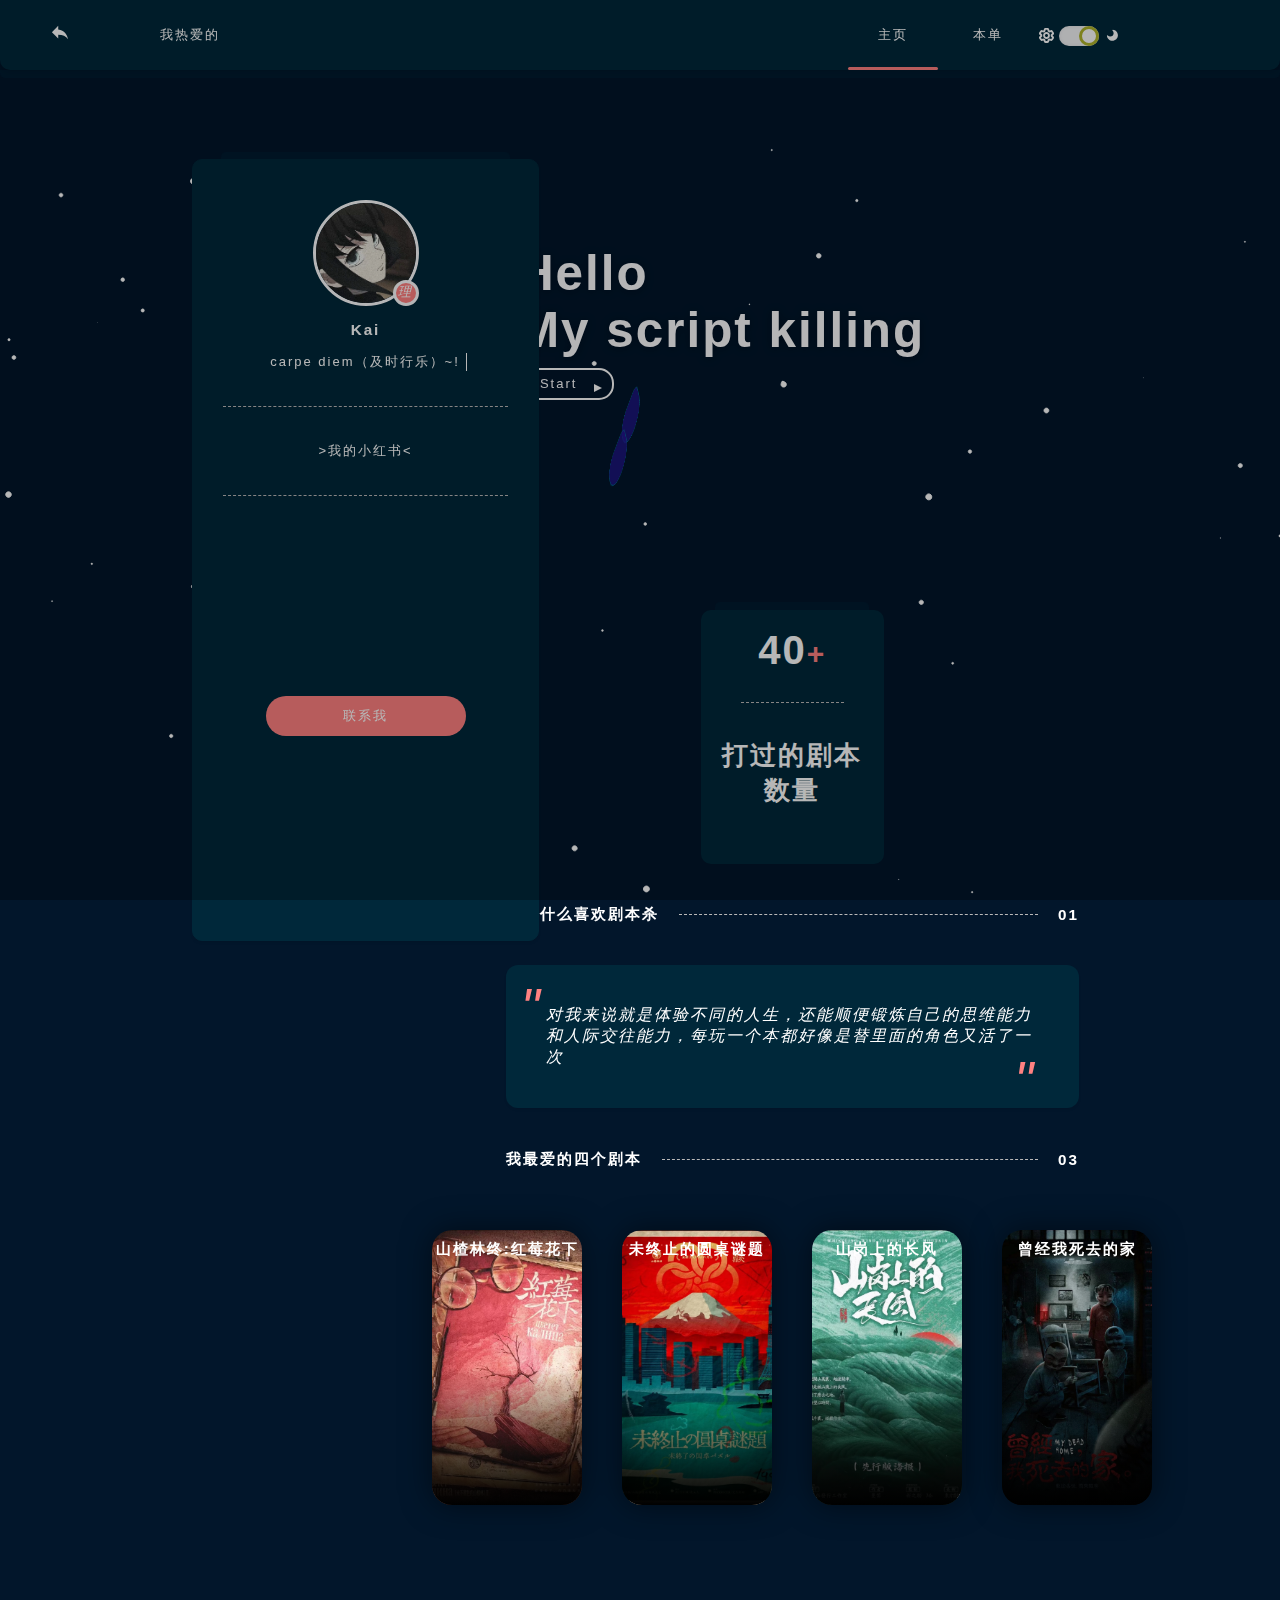
==== commit 30ea3f17: "1" ====
--- a/index.html
+++ b/index.html
@@ -137,7 +137,7 @@
               <span class="status">
                 <i>理想主义者</i>
               </span>
-              <img src="/img/微信图片_20230908050626.jpg" alt="">
+              <img src="./img/微信图片_20230908050626.jpg" alt="">
             </div>
             <h3>Kai</h3>
             <p class="me-hover">
@@ -225,20 +225,20 @@
             
           <div class="card">
             <div class="photo">
-              <img src="/img/红莓花下.jpg" alt="">
+              <img src="./img/红莓花下.jpg" alt="">
             </div>
             <h1>山楂林终:红莓花下</h1>
           </div>
           
           <div class="card">
             <div class="photo">
-              <img src="/img/未终止的圆桌谜题.jpg" alt="">
+              <img src="./img/未终止的圆桌谜题.jpg" alt="">
             </div>
             <h1>未终止的圆桌谜题</h1>
           </div>
           <div class="card">
             <div class="photo">
-              <img src="/img/山岗上的长风.jpg" alt="">
+              <img src="./img/山岗上的长风.jpg" alt="">
             </div>
             <h1>山岗上的长风</h1>
 
@@ -246,7 +246,7 @@
           <div class="card">
 
             <div class="photo">
-              <img src="/img/曾经我死去的家.jpg" alt="">
+              <img src="./img/曾经我死去的家.jpg" alt="">
             </div>
             <h1>曾经我死去的家</h1>
 
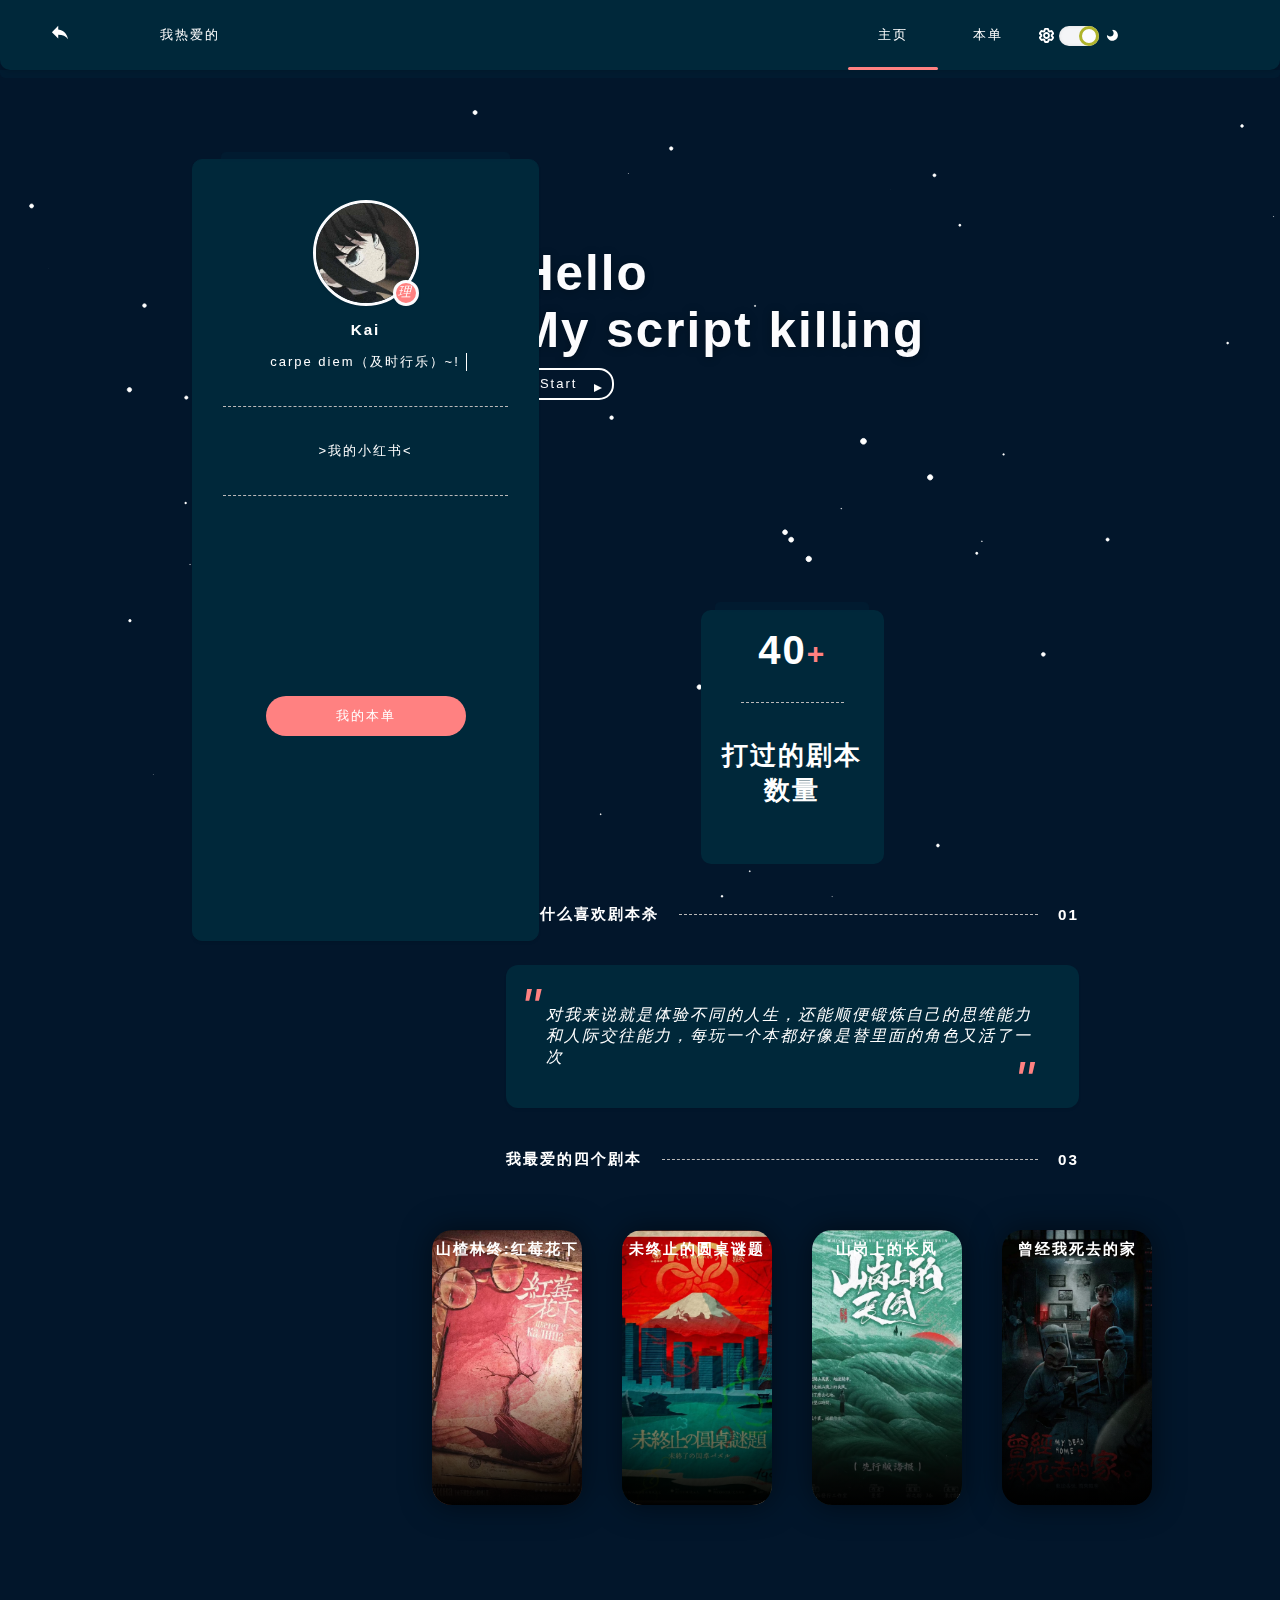
==== commit 60dc1122: "2" ====
--- a/index.html
+++ b/index.html
@@ -12,7 +12,7 @@
   <link rel="stylesheet" href="./css/index1.css">
 
 </head>
-
+  
 <body>
 
   <!-- <div class="music-wrap" id="musicwrap">
@@ -21,13 +21,13 @@
     </audio>
   </div> -->
 
-
   <canvas class="canvas-wrap" id="triangle-lost-in-space" resize="true"></canvas>
 
+
   <!-- loadding -->
-  <div class="lodding-wrap">
+  <!-- <div class="lodding-wrap">
     <div class="loadding-div"></div>
-  </div>
+  </div> -->
   <!-- 遮罩层 -->
   <div class="zhezhao" id="zhezhao">
     <span class="close"><svg t="1649229755294" class="icon" viewBox="0 0 1024 1024" version="1.1"
@@ -188,7 +188,7 @@
           <div class="borderbotm"></div>
           <div class="buttom-box ">
             <div style="margin-top:200px;"></div>
-            <a class="button" href="https://qm.qq.com/q/ezGAD3QpCS">联系我</a>
+            <a class="button" href="./home.html">我的本单</a>
           </div>
         </div>
       </div>
--- a/css/base.css
+++ b/css/base.css
@@ -1,3 +1,4 @@
+
 :root {
  /* 默认背景色 */
 --backColor:#fff;
@@ -726,7 +727,10 @@
 
 
   /* 手机*/
-  @media screen and (max-width: 950px) {
+  @media screen and (max-width: 720px) {
+    .col {
+      width: 40%;
+    }
     .col>span{
       visibility: hidden;
     }
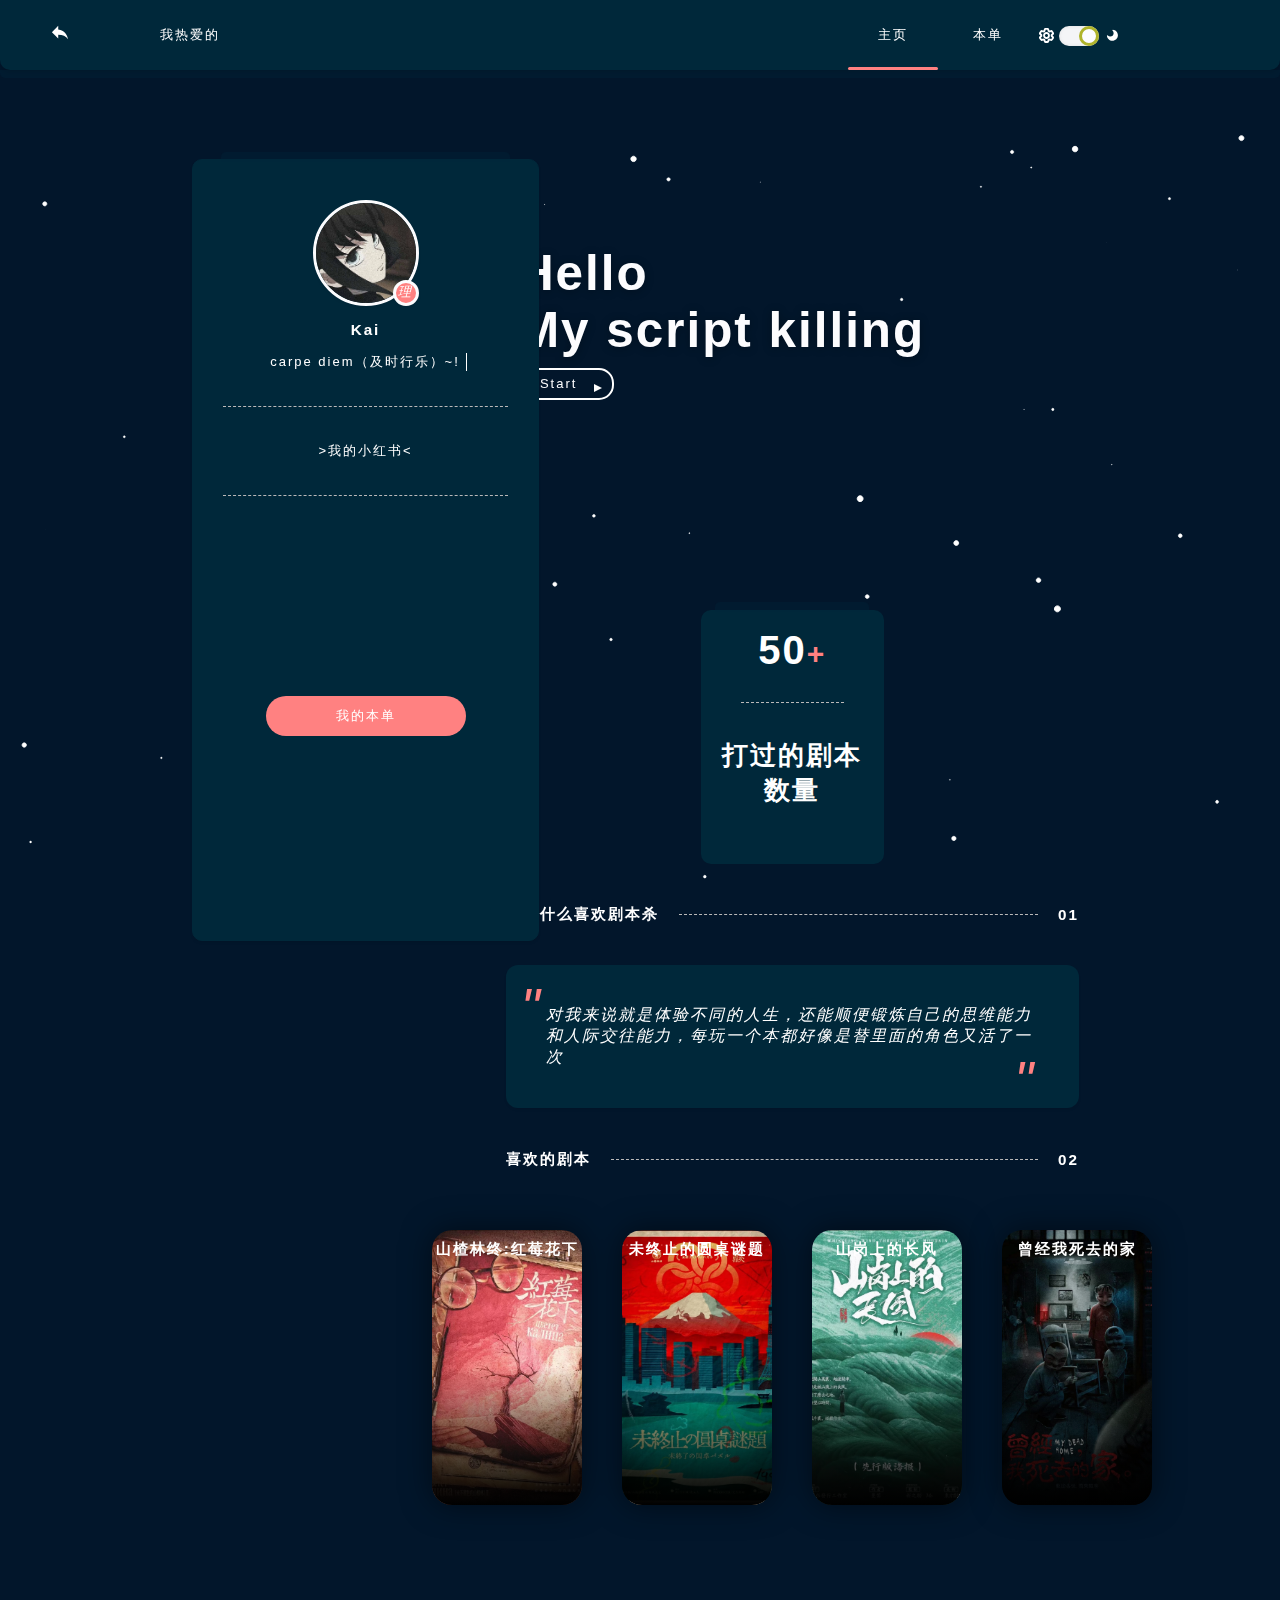
==== commit 3179d2c3: "1" ====
--- a/index.html
+++ b/index.html
@@ -197,7 +197,7 @@
         <!-- 完成项目 -->
         <div class="content-li li1">
           <div class="li1-box borderbefore">
-            <span style="font-size: 40px;">40</span><span class="tag" style="font-size:30px ;">+</span>
+            <span style="font-size: 40px;">50</span><span class="tag" style="font-size:30px ;">+</span>
             <div class="borderbotm"></div>
             <h1>打过的剧本数量</p>
           </div>
@@ -217,9 +217,9 @@
         </div>
         <div class="content-li li4">
           <h3>
-            <span>我最爱的四个剧本</span>
+            <span>喜欢的剧本</span>
             <div class="borderbotm"></div>
-            <span>03</span>
+            <span>02</span>
           </h3>
           <div class="cardbox" >
             
